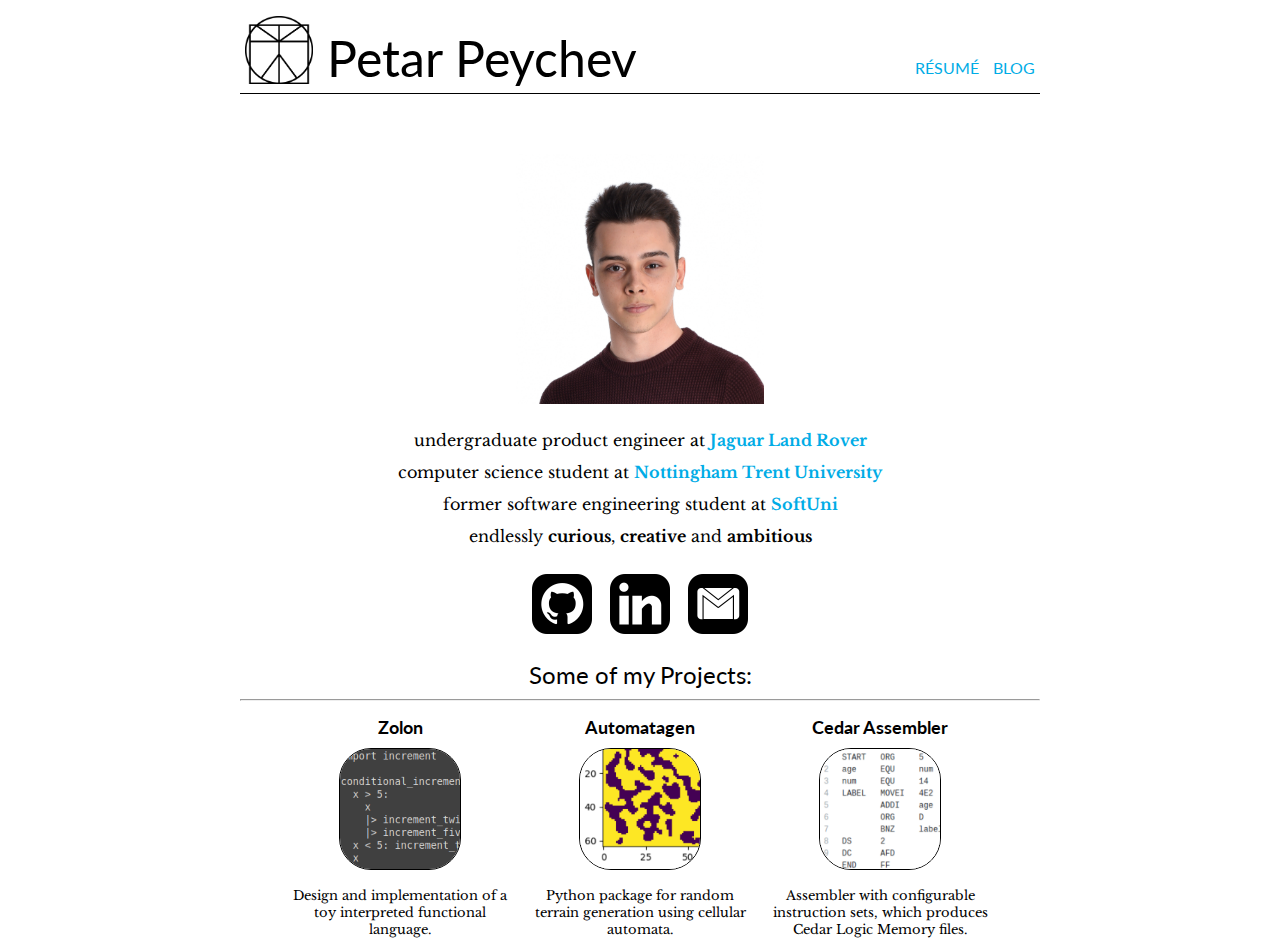
==== index.html @ d23aa474 "Update index.html" ====
<!DOCTYPE html>
<html lang="en" dir="ltr">
  <head>
    <meta charset="utf-8">
    <title>Petar Peychev</title>
    <link href="https://fonts.googleapis.com/css?family=Libre+Baskerville" rel="stylesheet">
    <link href="https://fonts.googleapis.com/css?family=Lato" rel="stylesheet">
    <link rel="icon" href="resources/favicon.png">
    <link rel="stylesheet" href="styles/base.css">
    <link rel="stylesheet" href="styles/index.css">
    <meta name="viewport" content="width=device-width,initial-scale=1.0">
  </head>
  <body>
    <div id="container">

      <div id="top-container">
        <!-- Header and Logo -->
        <header>
          <a href="/">
          <img src="resources/logo.png" alt="vitruvian man logo">
          <h1>Petar Peychev</h1>
          </a>
        </header>

        <!-- Navigation Bar -->
        <nav>
          <ul>
            <li><a href="/resources/petar-peychev-cv.pdf">résumé</a></li>
            <li><a href="https://blog.petarpeychev.com/">blog</a></li>
          </ul>
        </nav>
      </div>

      <!-- Main Content -->
      <main>
        <img id = "portrait" src="resources/portrait.png" alt="personal portrait" height="250px">
        <div id="summary">
            undergraduate product engineer at <strong><a href="https://www.jaguarlandrover.com/">Jaguar Land Rover</a></strong><br>
            computer science student at <strong><a href="https://www.ntu.ac.uk/">Nottingham Trent University</a></strong><br>
            former software engineering student at <strong><a href="https://softuni.org/">SoftUni</a></strong><br>
            endlessly <strong>curious</strong>, <strong>creative</strong> and <strong>ambitious</strong>
        </div>

        <div id="social">
            <a href="https://github.com/PetarPeychev">
                <img src="resources/github.png" alt="github">
            </a>

            <a href="https://www.linkedin.com/in/petar-peychev/">
                <img src="resources/linkedin.png" alt="linkedin">
            </a>

            <a href="mailto:petarpeychev98@gmail.com">
                <img src="resources/email.png" alt="email">
            </a>
        </div>

        <h2 id="projects-title">Some of my Projects:</h2>
        <hr>
        <div id="project-container">
            <div class="card" id="card1">
                <h3>Zolon</h3>
                <img src="resources/zolon.png" alt="project image">
                <p>Design and implementation of a toy interpreted functional language.</p>
            </div>

            <div class="card" id="card2">
                <h3>Automatagen</h3>
                <img src="resources/automatagen.png" alt="project image">
                <p>Python package for random terrain generation using cellular automata.</p>
            </div>

            <div class="card" id="card3">
                <h3>Cedar Assembler</h3>
                <img src="resources/assembly.png" alt="project image">
                <p>Assembler with configurable instruction sets, which produces Cedar Logic Memory files.</p>
            </div>
        </div>

      </main>
    </div>
  </body>
</html>
---- styles/base.css ----
body {
  margin: 0;
}

a {
  text-decoration: none;
  color: #00ace6;
}

a:visited {
  color: #00ace6;
}

a:hover {
  color: #91adab;
}

#container {
  margin: 0 auto;
  max-width: 800px;
}

#top-container {
  display: grid;
  border-bottom: 1px solid black;
}

header {
  grid-column-start: 1;
  grid-column-end: 2;
}

header h1 {
  display: inline-block;
  font-size: 50px;
  margin: 0;
  vertical-align: top;
  margin-top: 28px;
  font-family: 'Lato', sans-serif;
  /* font-family: 'Libre Baskerville', serif; */
  font-weight: 400;
  color: black;
}

header h1:hover {
  color: #777;
}

header img {
  height: 68px;
  margin-top: 16px;
  margin-right: 10px;
  margin-left: 5px;
}

nav {
  grid-column-start: 2;
  grid-column-end: 3;
}

nav ul {
  list-style: none;
  font-family: 'Lato', sans-serif;
  font-size: 16px;
  text-transform: uppercase;
  text-align: right;
  display: block;
  margin-top: 58px;
  padding-left: 0;
  padding-right: 5px;
}

nav ul li {
  display: inline;
  padding-left: 10px;
}

@media only screen and (max-width: 650px) {
    #top-container {
        display: block;
    }

    nav ul {
        margin-top: 10px;
        text-align: center;
    }

    header {
        text-align: center;
    }
}

@media only screen and (max-width: 400px) {
    header h1 {
        margin-top: 0px;
    }
}
---- styles/index.css ----
#portrait {
    margin: 60px auto 20px auto;
    display: block;
}

#summary {
    font-family: 'Libre Baskerville', serif;
    font-size: 16px;
    line-height: 32px;
    text-align: center;
}

#project-container {
    display: grid;
    margin: 0 auto;
    max-width: 700px;
    grid-gap: 20px;
    grid-template-columns: 220px 220px 220px;
}

#projects-title {
    font-family: 'Lato', sans-serif;
    font-size: 24px;
    font-weight: 400;
    margin: 20px auto 10px auto;
    text-align: center;
}

.card {
    display: inline-block;
    text-align: center;
}

.card h3 {
    max-width: 160px;
    font-weight: bold;
    font-family: 'Lato', sans-serif;
    font-size: 18px;
    margin: 10px auto;
}

.card img {
    width: 120px;
    border: 1px solid black;
    border-radius: 32px;
}

.card p {
    font-family: 'Libre Baskerville', serif;
    font-size: 13px;
}

hr {
  display: block;
  margin-top: 0;
  margin-bottom: 5px;
  margin-left: auto;
  margin-right: auto;
  border-style: inset;
  border-width: 1px;
}

#social {
    text-align: center;
    margin-top: 20px;
}

#social img {
    width: 64px;
    margin-left: 5px;
    margin-right: 5px;
}

@media only screen and (max-width: 700px) {
    #project-container {
        grid-template-columns: 110px 110px 110px 110px;
        max-width: 500px;
    }

    #card1 {
        grid-column-start: 1;
        grid-column-end: 3;
    }

    #card2 {
        grid-column-start: 3;
        grid-column-end: 5;
    }

    #card3 {
        grid-column-start: 2;
        grid-column-end: 4;
        grid-row: 2;
    }
}

@media only screen and (max-width: 520px) {
    #project-container {
        grid-template-columns: 220px;
        max-width: 220px;
    }

    #card1 {
        grid-row: 1;
        grid-column: 1;
    }

    #card2 {
        grid-row: 2;
        grid-column: 1;
    }

    #card3 {
        grid-row: 3;
        grid-column: 1;
    }

    #summary {
        max-width: 310px;
        margin: auto;
    }
}
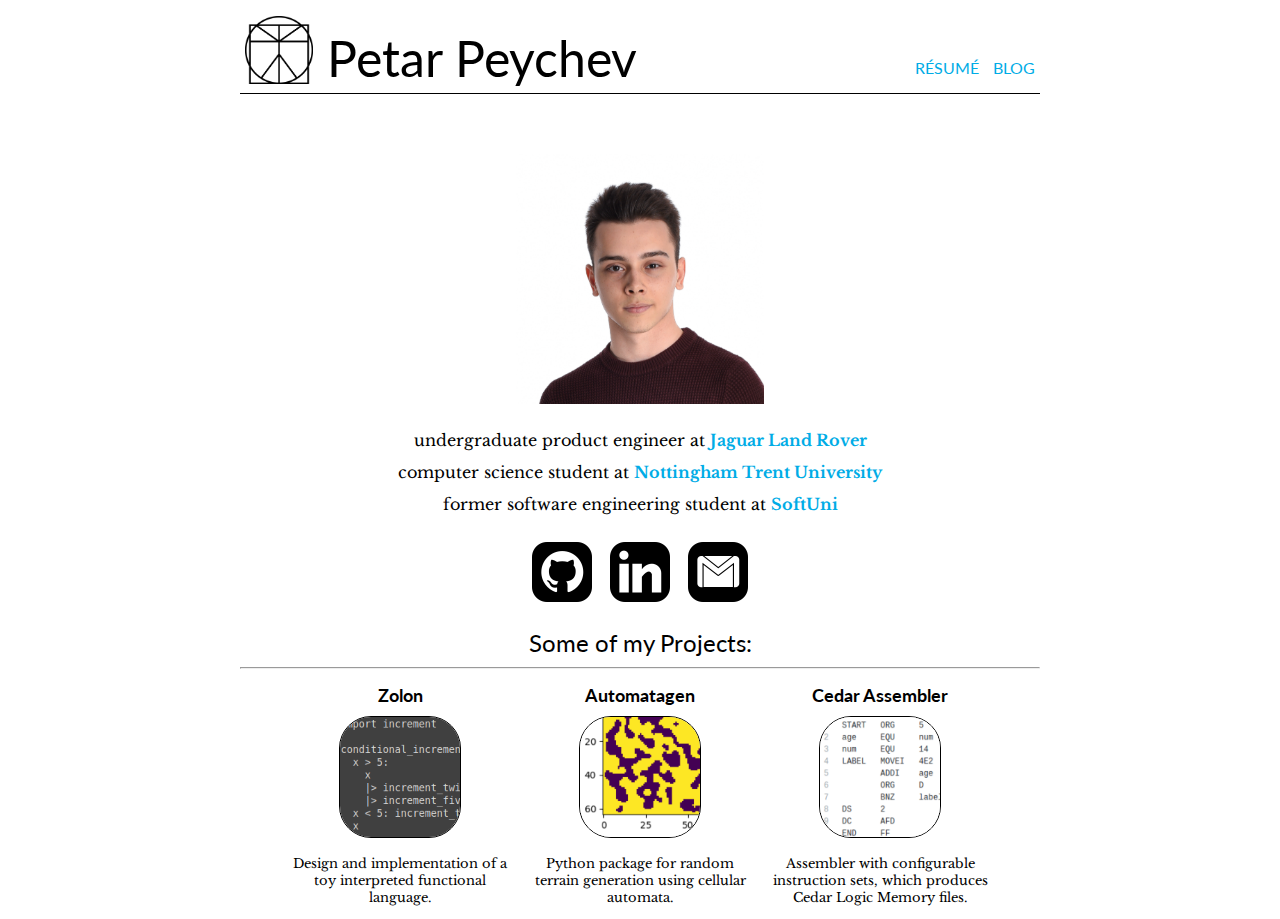
==== commit f09f0c85: "Update index.html" ====
--- a/index.html
+++ b/index.html
@@ -38,7 +38,6 @@
             undergraduate product engineer at <strong><a href="https://www.jaguarlandrover.com/">Jaguar Land Rover</a></strong><br>
             computer science student at <strong><a href="https://www.ntu.ac.uk/">Nottingham Trent University</a></strong><br>
             former software engineering student at <strong><a href="https://softuni.org/">SoftUni</a></strong><br>
-            endlessly <strong>curious</strong>, <strong>creative</strong> and <strong>ambitious</strong>
         </div>
 
         <div id="social">
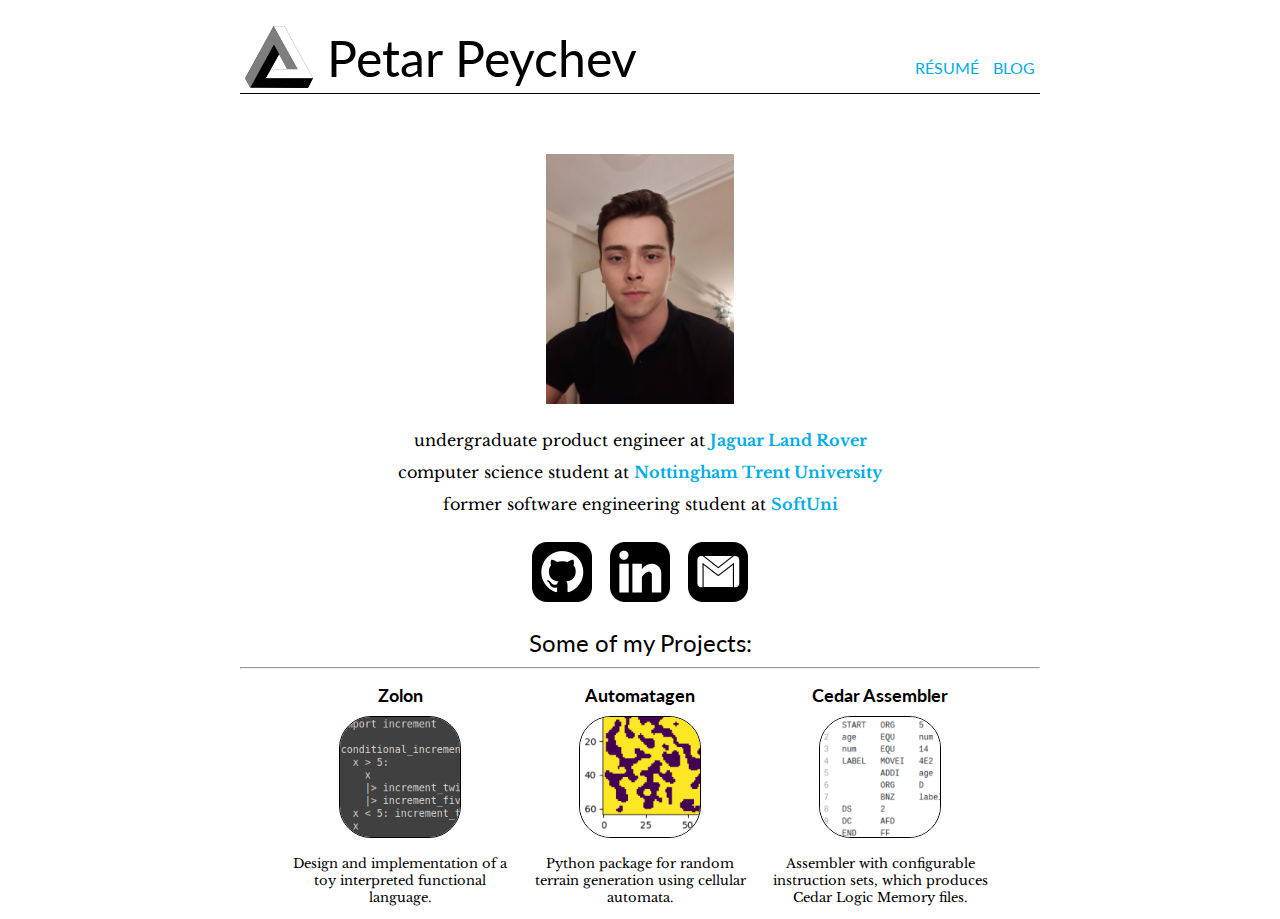
==== commit ad34f26c: "Update index.html" ====
--- a/index.html
+++ b/index.html
@@ -33,7 +33,7 @@
 
       <!-- Main Content -->
       <main>
-        <img id = "portrait" src="resources/portrait.png" alt="personal portrait" height="250px">
+        <img id = "portrait" src="resources/portrait.jpg" alt="personal portrait" height="250px">
         <div id="summary">
             undergraduate product engineer at <strong><a href="https://www.jaguarlandrover.com/">Jaguar Land Rover</a></strong><br>
             computer science student at <strong><a href="https://www.ntu.ac.uk/">Nottingham Trent University</a></strong><br>
--- a/styles/base.css
+++ b/styles/base.css
@@ -47,8 +47,8 @@
 }
 
 header img {
-  height: 68px;
-  margin-top: 16px;
+  height: 62px;
+  margin-top: 26px;
   margin-right: 10px;
   margin-left: 5px;
 }
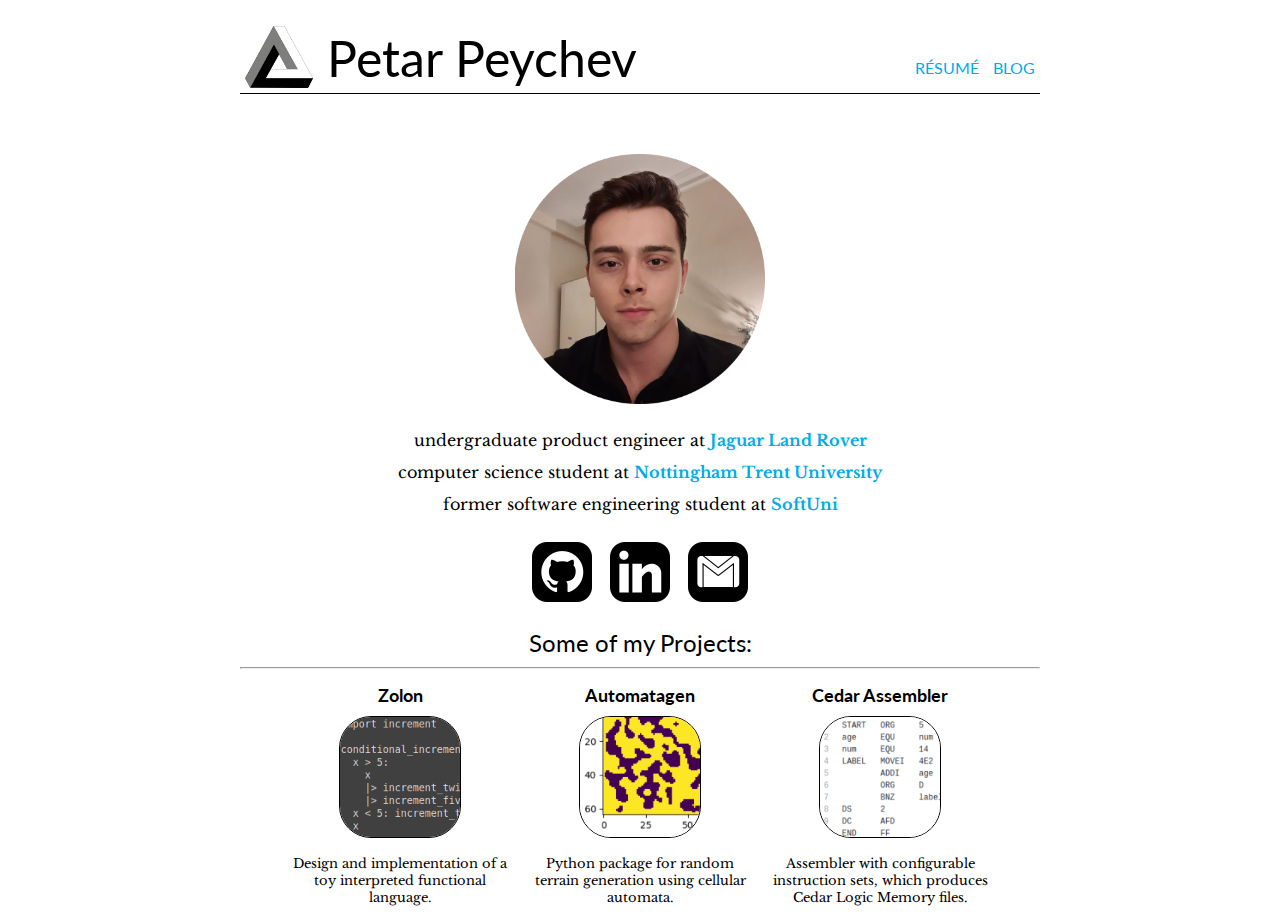
==== commit 0df7a524: "Update index.html" ====
--- a/index.html
+++ b/index.html
@@ -33,7 +33,7 @@
 
       <!-- Main Content -->
       <main>
-        <img id = "portrait" src="resources/portrait.jpg" alt="personal portrait" height="250px">
+        <img id = "portrait" src="resources/portrait.png" alt="personal portrait" height="250px">
         <div id="summary">
             undergraduate product engineer at <strong><a href="https://www.jaguarlandrover.com/">Jaguar Land Rover</a></strong><br>
             computer science student at <strong><a href="https://www.ntu.ac.uk/">Nottingham Trent University</a></strong><br>
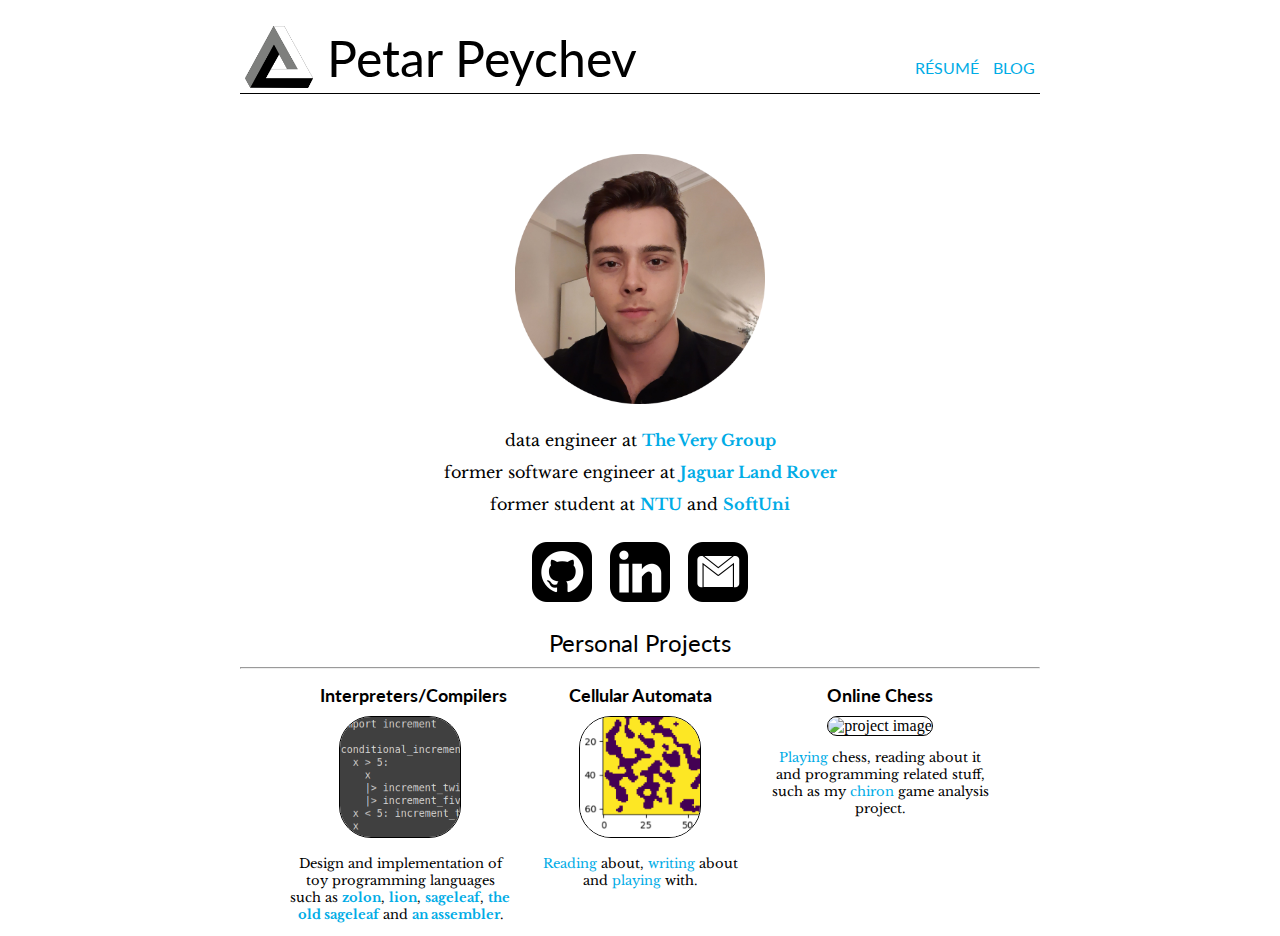
==== commit e740c0b6: "updated some info" ====
--- a/index.html
+++ b/index.html
@@ -25,7 +25,7 @@
         <!-- Navigation Bar -->
         <nav>
           <ul>
-            <li><a href="/resources/petar-peychev-cv.pdf">résumé</a></li>
+            <li><a href="/cv.html">résumé</a></li>
             <li><a href="https://blog.petarpeychev.com/">blog</a></li>
           </ul>
         </nav>
@@ -35,11 +35,10 @@
       <main>
         <img id = "portrait" src="resources/portrait.png" alt="personal portrait" height="250px">
         <div id="summary">
-            undergraduate product engineer at <strong><a href="https://www.jaguarlandrover.com/">Jaguar Land Rover</a></strong><br>
-            computer science student at <strong><a href="https://www.ntu.ac.uk/">Nottingham Trent University</a></strong><br>
-            former software engineering student at <strong><a href="https://softuni.org/">SoftUni</a></strong><br>
+            data engineer at <strong><a href="https://www.theverygroup.com/">The Very Group</a></strong><br>
+            former software engineer at <strong><a href="https://www.jaguarlandrover.com/">Jaguar Land Rover</a></strong><br>
+            former student at <strong><a href="https://www.ntu.ac.uk/">NTU</a></strong> and <strong><a href="https://softuni.org/">SoftUni</a></strong><br>
         </div>
-
         <div id="social">
             <a href="https://github.com/PetarPeychev">
                 <img src="resources/github.png" alt="github">
@@ -54,25 +53,30 @@
             </a>
         </div>
 
-        <h2 id="projects-title">Some of my Projects:</h2>
+        <h2 id="projects-title">Personal Projects</h2>
         <hr>
         <div id="project-container">
             <div class="card" id="card1">
-                <h3>Zolon</h3>
+                <h3>Interpreters/Compilers</h3>
                 <img src="resources/zolon.png" alt="project image">
-                <p>Design and implementation of a toy interpreted functional language.</p>
+                <p>Design and implementation of toy programming languages such as
+                  <strong><a href="https://github.com/PetarPeychev/zolon-lang">zolon</a></strong>,
+                  <strong><a href="https://github.com/PetarPeychev/lion">lion</a></strong>,
+                  <strong><a href="https://github.com/PetarPeychev/sageleaf">sageleaf</a></strong>,
+                  <strong><a href="https://github.com/PetarPeychev/sageleaf-python">the old sageleaf</a></strong> and
+                  <strong><a href="https://github.com/PetarPeychev/cedar-assembler">an assembler</a></strong>.</p>
             </div>
 
             <div class="card" id="card2">
-                <h3>Automatagen</h3>
+                <h3>Cellular Automata</h3>
                 <img src="resources/automatagen.png" alt="project image">
-                <p>Python package for random terrain generation using cellular automata.</p>
+                <p><a href="https://www.wolframscience.com/nks/p170--cellular-automata/">Reading</a> about, <a href="https://blog.petarpeychev.com/cellular-automata">writing</a> about and <a href="https://github.com/PetarPeychev/automatagen">playing</a> with.</p>
             </div>
 
             <div class="card" id="card3">
-                <h3>Cedar Assembler</h3>
-                <img src="resources/assembly.png" alt="project image">
-                <p>Assembler with configurable instruction sets, which produces Cedar Logic Memory files.</p>
+                <h3>Online Chess</h3>
+                <img src="resources/chiron.png" alt="project image">
+                <p><a href="https://lichess.org/@/PetarPeychev">Playing</a> chess, reading about it and programming related stuff, such as my <a href="https://github.com/PetarPeychev/chiron">chiron</a> game analysis project.</p>
             </div>
         </div>
 
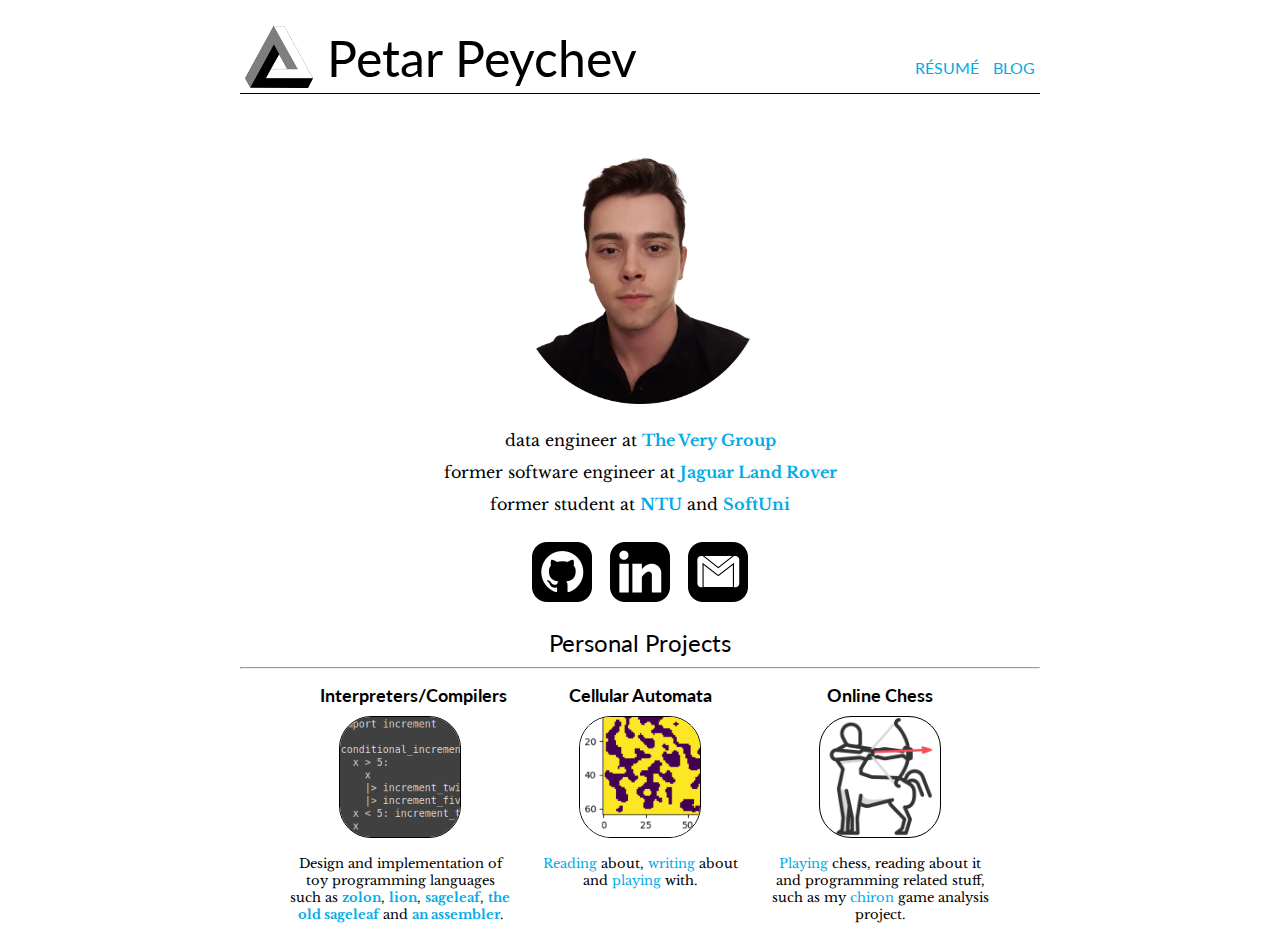
==== commit 4a160389: "update cv link" ====
--- a/index.html
+++ b/index.html
@@ -25,7 +25,7 @@
         <!-- Navigation Bar -->
         <nav>
           <ul>
-            <li><a href="/cv.html">résumé</a></li>
+            <li><a href="/cv.pdf">résumé</a></li>
             <li><a href="https://blog.petarpeychev.com/">blog</a></li>
           </ul>
         </nav>
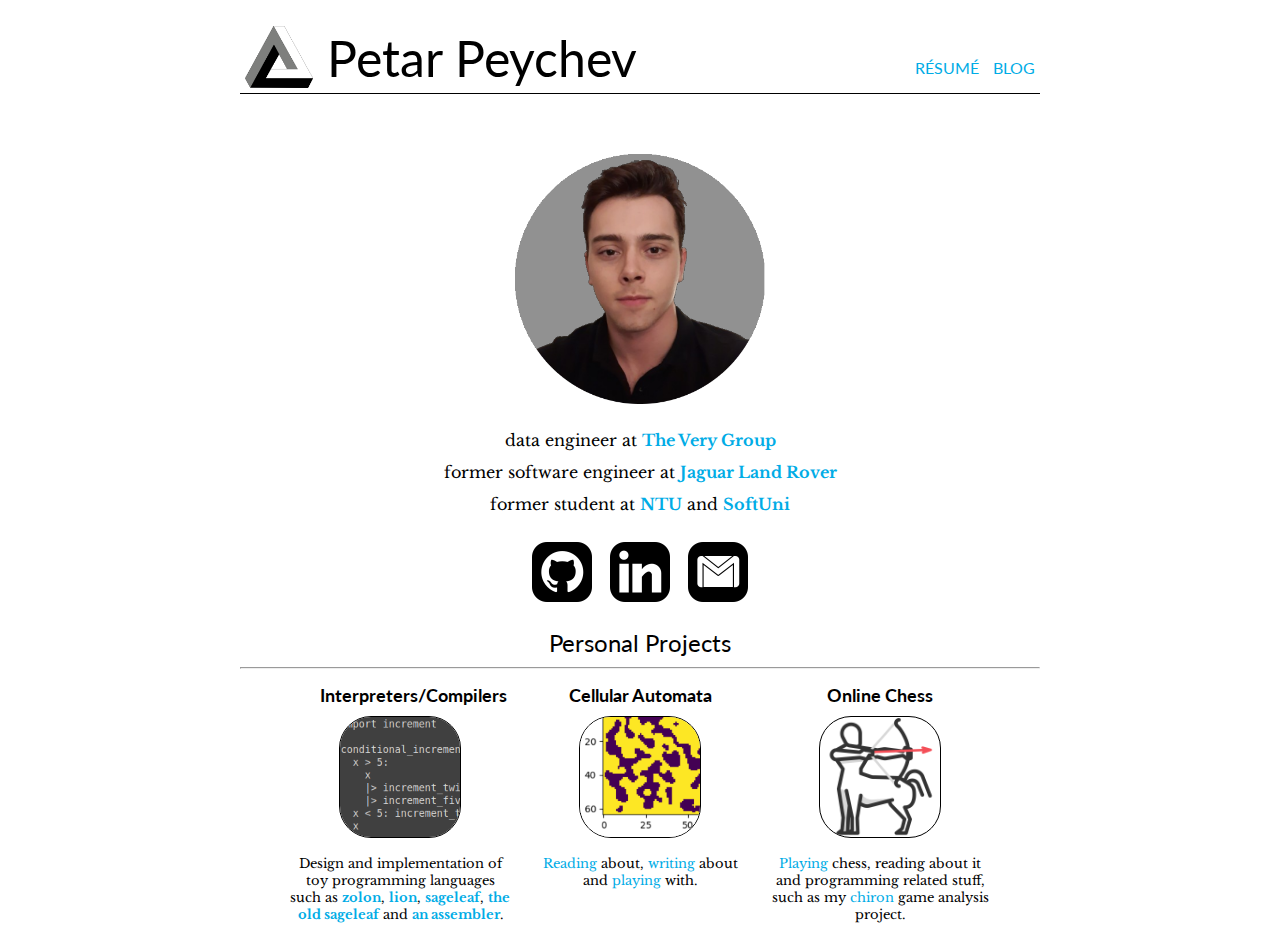
==== commit 9c0dbc47: "update cv" ====
--- a/index.html
+++ b/index.html
@@ -25,7 +25,7 @@
         <!-- Navigation Bar -->
         <nav>
           <ul>
-            <li><a href="/cv.pdf">résumé</a></li>
+            <li><a href="resources/cv.pdf">résumé</a></li>
             <li><a href="https://blog.petarpeychev.com/">blog</a></li>
           </ul>
         </nav>
